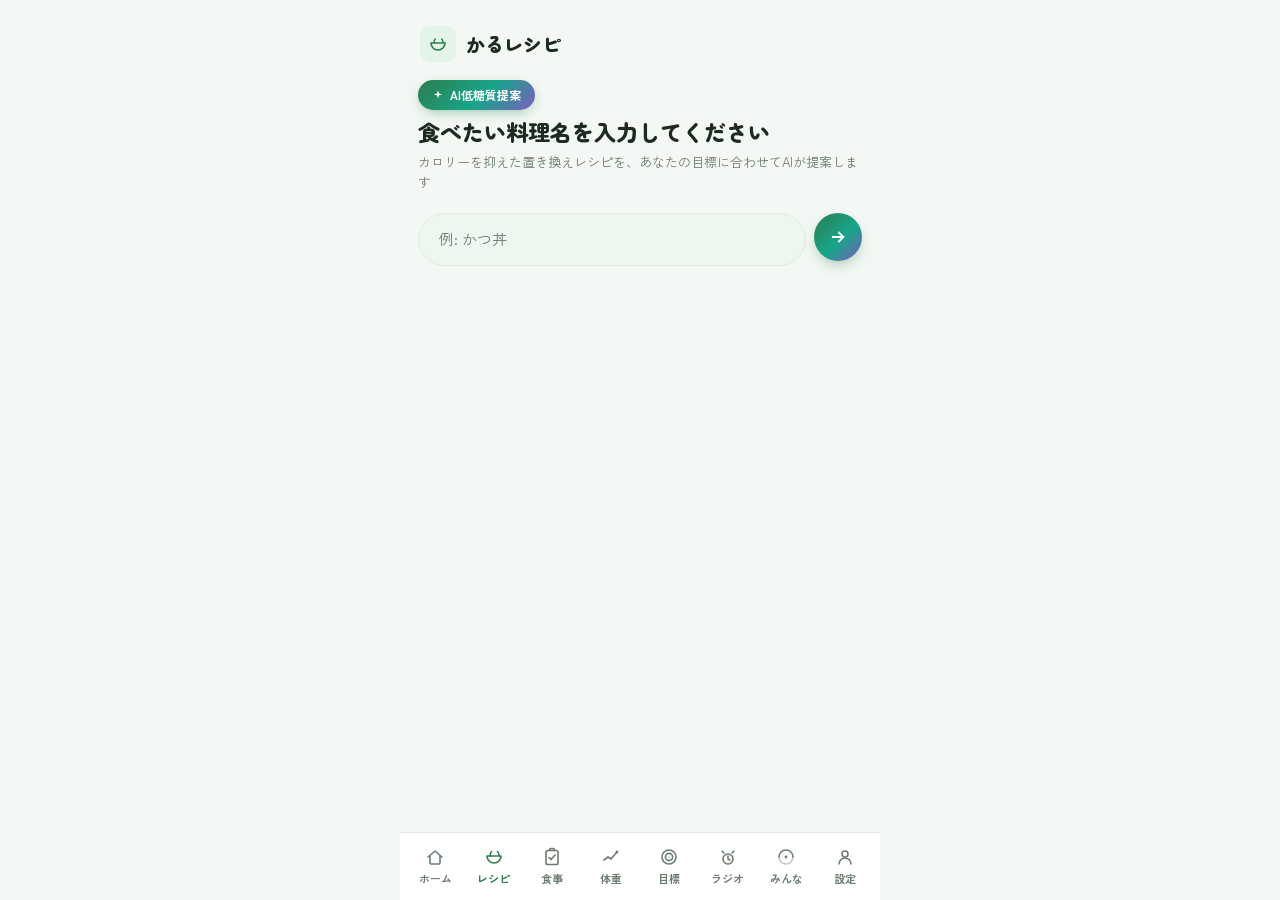
==== static/index.html @ 531327b0 "深夜ラジオ機能の改善とUI刷新、不要ファイルの削除" ====
<!DOCTYPE html>
<html lang="ja">
<head>
<meta charset="UTF-8">
<title>レシピ提案 - 置き換えダイエット</title>
<link rel="preconnect" href="https://fonts.googleapis.com">
<link rel="stylesheet" href="https://fonts.googleapis.com/css2?family=Zen+Maru+Gothic:wght@500;700;900&family=Zen+Kaku+Gothic+New:wght@400;500;700&display=swap">
<link href="https://cdn.jsdelivr.net/npm/bootstrap@5.3.3/dist/css/bootstrap.min.css" rel="stylesheet">
<link rel="stylesheet" href="style.css">
<style>
  .search-row{display:flex;gap:8px;margin-bottom:18px;}
  .search-row .input{padding-left:20px;}
  .search-btn{width:48px;height:48px;flex:0 0 auto;border-radius:50%;background:var(--ai-gradient);color:#fff;border:none;display:flex;align-items:center;justify-content:center;cursor:pointer;box-shadow:0 6px 16px -6px rgba(46,125,79,0.6);}
  .swap-row{display:flex;align-items:center;gap:10px;margin-bottom:6px;}
  .swap-arrow{color:var(--primary);flex:0 0 auto;}
  .from-dish{font-size:13px;color:var(--ink-dim);}
  .from-kcal{color:var(--warn);font-weight:700;}
  .to-name{font-family:'Zen Maru Gothic',sans-serif;font-weight:800;font-size:19px;color:var(--primary-dark);}
  .to-kcal{font-family:'Zen Maru Gothic',sans-serif;font-weight:800;color:var(--primary);}
  .ingredient-list li{margin-bottom:4px;}
</style>
</head>
<body>
<div class="wrap">
  <div class="appbar">
    <div class="appbar-icon">
      <svg viewBox="0 0 20 20" width="20" height="20" fill="none" stroke="currentColor" stroke-width="1.6"><path d="M3 9h14a7 7 0 0 1-14 0Z"/><path d="M6 9c0-2 .5-3.5 1.5-4.5M13.5 4.5C14.5 5.5 15 7 15 9"/></svg>
    </div>
    <div class="appbar-title">かるレシピ</div>
  </div>

  <div class="ai-badge mb-2">
    <svg class="sparkle" width="12" height="12" viewBox="0 0 20 20" fill="currentColor"><path d="M10 2l1.6 5.4L17 9l-5.4 1.6L10 16l-1.6-5.4L3 9l5.4-1.6Z"/></svg>
    AI低糖質提案
  </div>
  <h1>食べたい料理名を入力してください</h1>
  <p class="sub">カロリーを抑えた置き換えレシピを、あなたの目標に合わせてAIが提案します</p>

  <div class="search-row">
    <input class="input" id="dish-input" type="text" placeholder="例: かつ丼">
    <button class="search-btn" id="submit-btn" aria-label="提案してもらう">
      <svg viewBox="0 0 20 20" width="18" height="18" fill="none" stroke="currentColor" stroke-width="2" stroke-linecap="round"><path d="M4 10h12M11 5l5 5-5 5"/></svg>
    </button>
  </div>

  <div id="result"></div>
</div>

<div class="navbar" id="nav"></div>

<script src="nav.js"></script>
<script>
renderNav("recipe");

const input = document.getElementById("dish-input");
const button = document.getElementById("submit-btn");
const result = document.getElementById("result");

function el(tag, props = {}, children = []) {
  const node = document.createElement(tag);
  Object.entries(props).forEach(([k, v]) => {
    if (k === "className") node.className = v;
    else if (k === "text") node.textContent = v;
    else node.setAttribute(k, v);
  });
  children.forEach(c => node.appendChild(c));
  return node;
}

function renderCard(data) {
  result.innerHTML = "";
  const card = el("div", { className: "card" });

  const swapRow = el("div", { className: "swap-row" });
  const fromCol = el("div");
  fromCol.appendChild(el("div", { className: "from-dish", text: data.original_dish }));
  fromCol.appendChild(el("div", { className: "from-kcal", text: `${data.original_calories}kcal` }));
  swapRow.appendChild(fromCol);
  swapRow.appendChild(el("div", { className: "swap-arrow" }, [(() => {
    const svg = document.createElementNS("http://www.w3.org/2000/svg", "svg");
    svg.setAttribute("viewBox", "0 0 20 20"); svg.setAttribute("width", "20"); svg.setAttribute("height", "20");
    svg.setAttribute("fill", "none"); svg.setAttribute("stroke", "currentColor"); svg.setAttribute("stroke-width", "2"); svg.setAttribute("stroke-linecap", "round");
    svg.innerHTML = '<path d="M4 10h12M11 5l5 5-5 5"/>';
    return svg;
  })()]));
  const toCol = el("div");
  toCol.appendChild(el("div", { className: "to-name", text: data.replacement_name }));
  toCol.appendChild(el("div", { className: "to-kcal", text: `${data.replacement_calories}kcal` }));
  swapRow.appendChild(toCol);
  card.appendChild(swapRow);

  card.appendChild(el("h3", { className: "sec", text: "材料" }));
  const ul = el("ul", { className: "ingredient-list" });
  data.ingredients.forEach(i => ul.appendChild(el("li", { text: `${i.name} ${i.amount}` })));
  card.appendChild(ul);

  card.appendChild(el("h3", { className: "sec", text: "作り方" }));
  const ol = el("ol");
  data.steps.forEach(s => ol.appendChild(el("li", { text: s })));
  card.appendChild(ol);

  const statrow = el("div", { className: "statrow" });
  const stat1 = el("div", { className: "stat" });
  stat1.appendChild(el("div", { className: "k", text: "削減カロリー" }));
  stat1.appendChild(el("div", { className: "v", text: `${data.calorie_diff}kcal` }));
  const stat2 = el("div", { className: "stat" });
  stat2.appendChild(el("div", { className: "k", text: "材料費目安" }));
  stat2.appendChild(el("div", { className: "v", text: `${data.estimated_cost_yen}円` }));
  statrow.appendChild(stat1);
  statrow.appendChild(stat2);
  card.appendChild(statrow);

  if (data.is_capped) {
    const note = el("div", { className: "note" });
    note.style.background = "var(--warn-bg)"; note.style.borderColor = "var(--warn)"; note.style.color = "var(--warn)";
    note.textContent = `本来は1日${Math.round(data.target_daily_reduction_kcal_used || 0)}kcal以上の削減が必要なペースですが、健康のため安全な範囲(${data.target_daily_reduction_kcal_used}kcal相当)で提案しています。`;
    card.appendChild(note);
  }

  result.appendChild(card);

  const cta = el("button", { className: "btn ai-glow-btn", text: "この置き換えレシピを保存", style: "width:100%;" });
  cta.addEventListener("click", () => { window.location.href = "/record"; });
  result.appendChild(cta);

  const hint = el("p", { className: "sub", text: "保存すると、食事ログ画面から実際に食べたかどうかを記録できます。" });
  hint.style.textAlign = "center"; hint.style.marginTop = "10px";
  result.appendChild(hint);
}

async function suggest() {
  const dishName = input.value.trim();
  if (!dishName) return;

  result.innerHTML = `<p class="loading">考え中...</p>`;
  button.disabled = true;

  try {
    const url = "/suggest?dish_name=" + encodeURIComponent(dishName);
    const res = await fetch(url);
    if (!res.ok) throw new Error("failed");
    const data = await res.json();
    renderCard(data);
  } catch (e) {
    result.innerHTML = `<p class="error">エラーが発生しました。もう一度試してください。</p>`;
  } finally {
    button.disabled = false;
  }
}

button.addEventListener("click", suggest);
input.addEventListener("keydown", (e) => { if (e.key === "Enter") suggest(); });
</script>
</body>
</html>
---- static/style.css ----
:root{
  --bg: #f3f8f4;
  --surface: #ffffff;
  --surface-2: #eef6f0;
  --border: #dfeadf;
  --ink: #1c2b20;
  --ink-dim: #6c7d70;

  --primary: #2e7d4f;
  --primary-dark: #205c3a;
  --primary-bg: #e3f3e7;

  --recipe: #2e7d4f; --recipe-bg: #e3f3e7;
  --logs: #2e7d4f; --logs-bg: #e3f3e7;
  --goal: #2e7d4f; --goal-bg: #e3f3e7;
  --weight: #2e7d4f; --weight-bg: #e3f3e7;
  --warn: #c1502e; --warn-bg: #fbe7e0;
  --down: #2e7d4f; --up: #c1502e;

  --ai-a: #2e7d4f; --ai-b: #17a589; --ai-c: #7c5cbf;
  --ai-gradient: linear-gradient(135deg, var(--ai-a), var(--ai-b) 55%, var(--ai-c));

  /* Bootstrapの色をアプリの配色に上書きする */
  --bs-primary: #2e7d4f;
  --bs-primary-rgb: 46,125,79;
  --bs-body-font-family: 'Zen Kaku Gothic New', sans-serif;
  --bs-border-radius: 14px;
  --bs-border-radius-lg: 20px;
  --bs-border-radius-pill: 999px;
}

*{box-sizing:border-box;}
body{
  margin:0;background:var(--bg);color:var(--ink);
  font-family:'Zen Kaku Gothic New',sans-serif;
}
a{color:var(--primary);}
.wrap{max-width:480px;margin:0 auto;padding:20px 18px 100px;}

/* 上部ヘッダー(モバイルアプリ風) */
.appbar{display:flex;align-items:center;gap:10px;padding:6px 2px 18px;}
.appbar .appbar-icon{width:36px;height:36px;border-radius:10px;background:var(--primary-bg);color:var(--primary);display:flex;align-items:center;justify-content:center;flex:0 0 auto;}
.appbar .appbar-title{font-family:'Zen Maru Gothic',sans-serif;font-weight:800;font-size:19px;}

/* 下部タブバー */
.navbar{
  position:fixed;left:0;right:0;bottom:0;z-index:10;
  display:flex;justify-content:space-around;align-items:center;
  background:var(--surface);border-top:1px solid var(--border);
  padding:8px 6px calc(8px + env(safe-area-inset-bottom));
  max-width:480px;margin:0 auto;
}
.navitem{display:flex;flex-direction:column;align-items:center;gap:3px;padding:6px 10px;border-radius:12px;font-size:11px;font-weight:600;color:var(--ink-dim);text-decoration:none;flex:1;}
.navitem svg{flex:0 0 auto;}
.navitem.active{color:var(--primary);}
.navitem#logout-link{flex:0 0 auto;color:var(--ink-dim);}

.eyebrow{font-weight:700;font-size:12px;letter-spacing:.08em;color:var(--primary);margin:0 0 6px;}
h1{font-family:'Zen Maru Gothic',sans-serif;font-weight:800;font-size:22px;margin:0 0 8px;}
.sub{color:var(--ink-dim);font-size:13px;margin:0 0 22px;}

.card{background:var(--surface);border:1px solid var(--border);border-radius:20px;padding:22px 22px;margin-bottom:16px;box-shadow:0 2px 10px rgba(46,125,79,0.05);}
.inputrow{display:flex;gap:10px;margin-bottom:20px;flex-wrap:wrap;}
.input{flex:1;min-width:140px;box-sizing:border-box;padding:14px 18px;border:1.5px solid var(--border);border-radius:999px;font-size:15px;font-family:'Zen Kaku Gothic New',sans-serif;background:var(--surface-2);color:var(--ink);}
.btn{border:none;border-radius:14px;padding:15px 22px;font-family:'Zen Maru Gothic',sans-serif;font-weight:700;font-size:14px;cursor:pointer;background:var(--primary);color:#fff;}
.btn-ghost{background:var(--surface-2);color:var(--ink-dim);border:1.5px solid var(--border);}
.btn:disabled{opacity:.5;cursor:default;}

.loading{color:var(--ink-dim);font-size:14px;}
.error{color:var(--warn);font-size:14px;}

h3.sec{font-family:'Zen Maru Gothic',sans-serif;font-size:14px;font-weight:700;margin:22px 0 8px;color:var(--primary-dark);}
ul,ol{margin:0;padding-left:20px;font-size:14px;line-height:1.9;}
.statrow{display:flex;gap:12px;margin-top:22px;flex-wrap:wrap;}
.stat{flex:1;min-width:150px;border-radius:14px;padding:14px 16px;background:var(--surface-2);}
.stat .k{font-size:12px;color:var(--ink-dim);margin-bottom:2px;}
.stat .v{font-family:'Zen Maru Gothic',sans-serif;font-weight:800;font-size:20px;color:var(--primary-dark);}
.note{margin-top:20px;border-radius:14px;padding:12px 16px;font-size:13px;border:1px solid;}

/* AI演出: グラデーション・光る演出・キラキラアイコン */
.ai-badge{
  display:inline-flex;align-items:center;gap:6px;
  background:var(--ai-gradient);color:#fff;font-weight:700;font-size:12px;
  padding:6px 14px;border-radius:999px;
  box-shadow:0 4px 14px -4px rgba(46,125,79,0.55);
}
.ai-badge svg{flex:0 0 auto;}
.ai-glow-btn{
  background:var(--ai-gradient)!important;border:none!important;color:#fff!important;
  box-shadow:0 6px 20px -6px rgba(46,125,79,0.6);
  position:relative;overflow:hidden;
}
.ai-glow-btn:hover{filter:brightness(1.05);}
.ai-card{
  position:relative;border:1px solid transparent;
  background:
    linear-gradient(var(--surface), var(--surface)) padding-box,
    var(--ai-gradient) border-box;
}
.ai-title{
  background:var(--ai-gradient);
  -webkit-background-clip:text;background-clip:text;color:transparent;
}
.sparkle{display:inline-block;animation:sparkle-pulse 1.8s ease-in-out infinite;}
@keyframes sparkle-pulse{0%,100%{opacity:0.55;transform:scale(0.9);}50%{opacity:1;transform:scale(1.1);}}
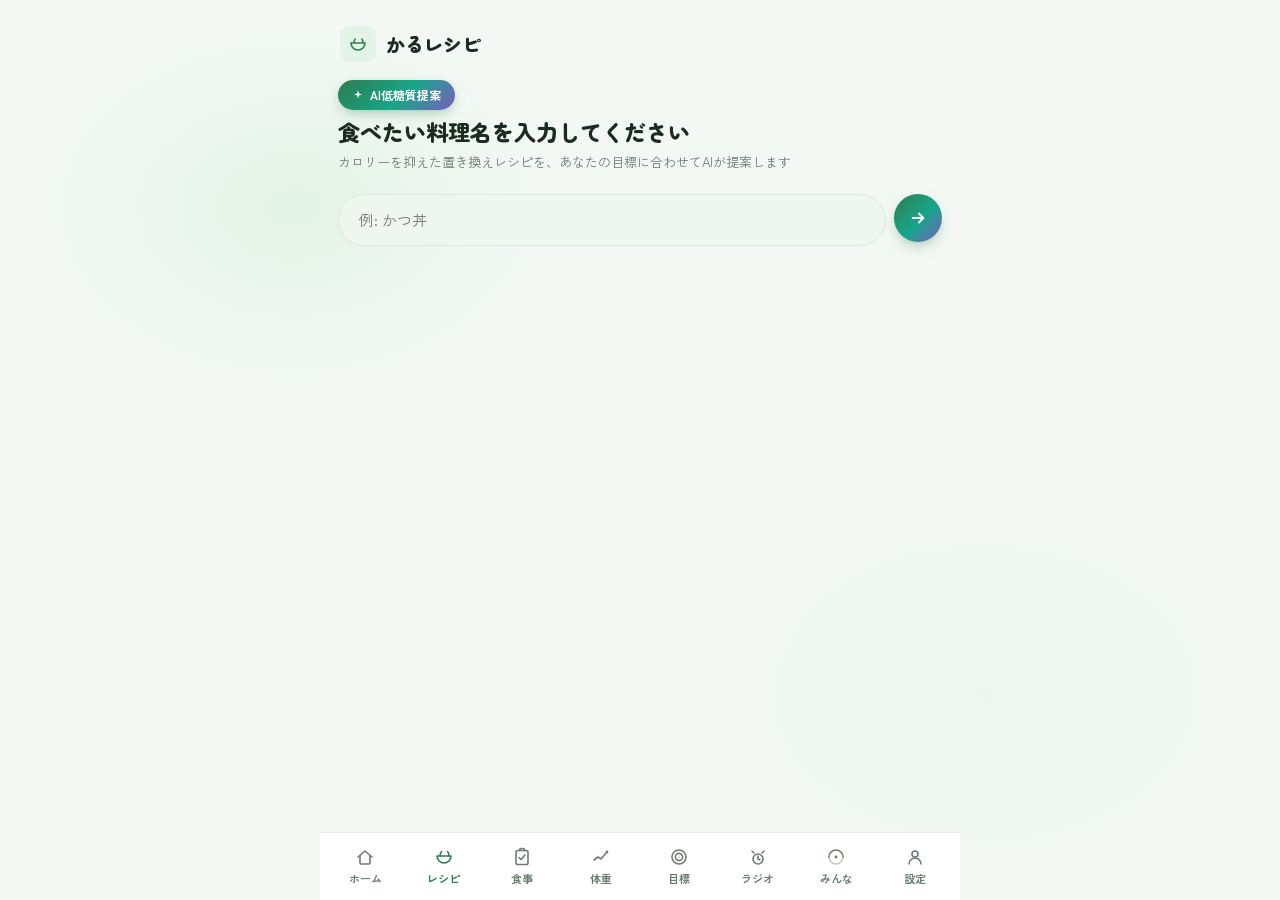
==== commit 734629cf: "全画面にviewportメタタグを追加(スマホで縮小表示される問題を修正)、PC画面向けに余白の見た目を調整" ====
--- a/static/index.html
+++ b/static/index.html
@@ -2,6 +2,7 @@
 <html lang="ja">
 <head>
 <meta charset="UTF-8">
+<meta name="viewport" content="width=device-width, initial-scale=1">
 <title>レシピ提案 - 置き換えダイエット</title>
 <link rel="preconnect" href="https://fonts.googleapis.com">
 <link rel="stylesheet" href="https://fonts.googleapis.com/css2?family=Zen+Maru+Gothic:wght@500;700;900&family=Zen+Kaku+Gothic+New:wght@400;500;700&display=swap">
--- a/static/style.css
+++ b/static/style.css
@@ -103,3 +103,19 @@
 }
 .sparkle{display:inline-block;animation:sparkle-pulse 1.8s ease-in-out infinite;}
 @keyframes sparkle-pulse{0%,100%{opacity:0.55;transform:scale(0.9);}50%{opacity:1;transform:scale(1.1);}}
+
+/* 画面が広い(PCなど)ときだけ、中身を少し広げて左右の余白の印象を和らげる。
+   スマホ幅(768px未満)にはこのブロックは一切適用されないため、見た目は変わらない。
+   ファイルの一番最後に置くことで、同じ強さの他のルール(.wrap・.navbarのmax-width指定)を
+   確実に上書きできるようにしている(CSSは同じ詳細度なら後に書かれた方が勝つため)。 */
+@media (min-width: 768px){
+  body{
+    background:
+      radial-gradient(closest-side, var(--primary-bg), transparent 70%) -10% -10%/55% 55% no-repeat,
+      radial-gradient(closest-side, var(--surface-2), transparent 70%) 110% 110%/55% 55% no-repeat,
+      var(--bg);
+    background-attachment:fixed;
+  }
+  .wrap{max-width:640px;}
+  .navbar{max-width:640px;}
+}
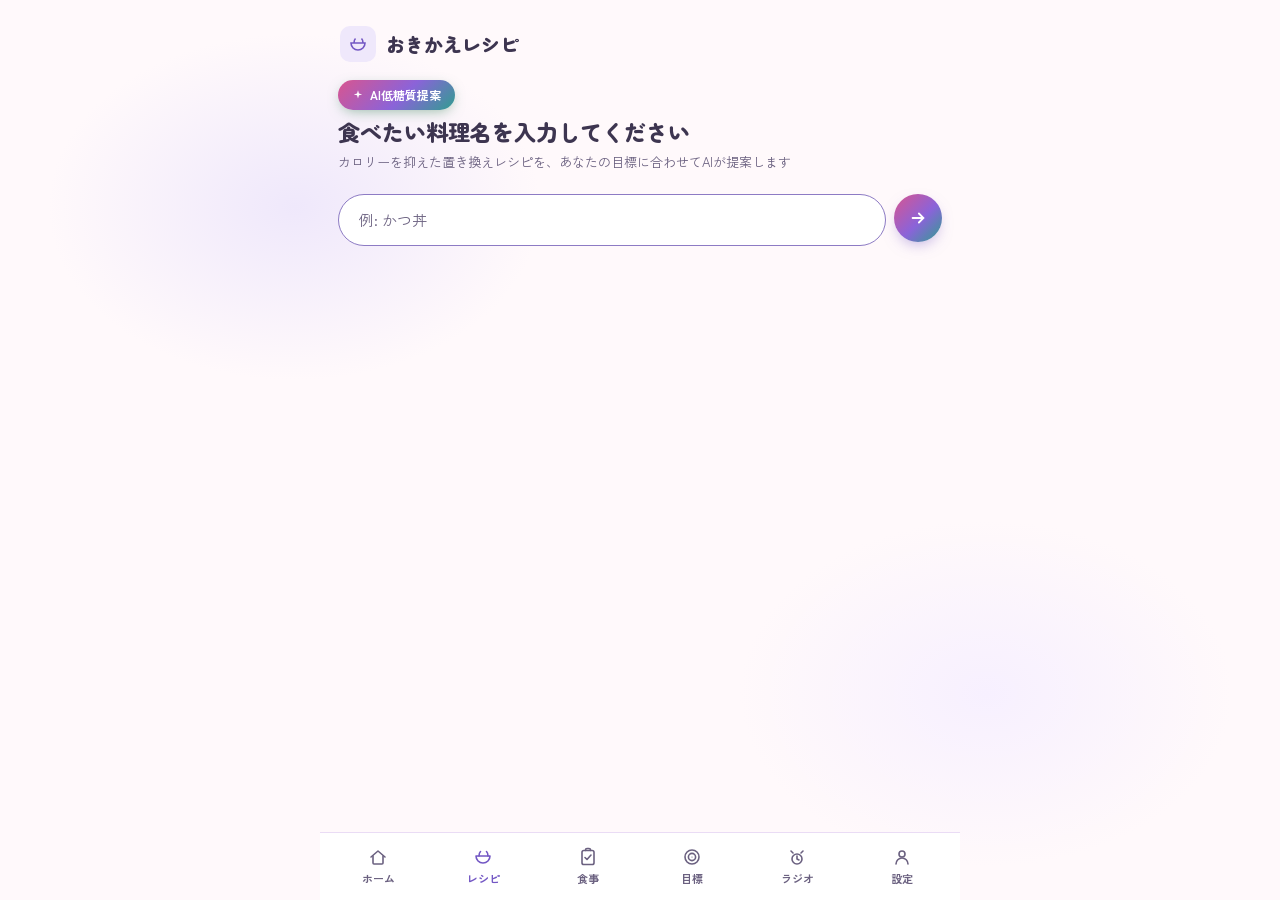
==== commit 93191604: "配色をパステルに変更し、ボタン・入力欄の見やすさを改善 - style.cssの配色をパステル(ラベンダー・ピンク・ミント)に変更 - 文字・ボタンのコントラストを見直し(説明文・警告色・グラデーショ" ====
--- a/static/index.html
+++ b/static/index.html
@@ -11,7 +11,7 @@
 <style>
   .search-row{display:flex;gap:8px;margin-bottom:18px;}
   .search-row .input{padding-left:20px;}
-  .search-btn{width:48px;height:48px;flex:0 0 auto;border-radius:50%;background:var(--ai-gradient);color:#fff;border:none;display:flex;align-items:center;justify-content:center;cursor:pointer;box-shadow:0 6px 16px -6px rgba(46,125,79,0.6);}
+  .search-btn{width:48px;height:48px;flex:0 0 auto;border-radius:50%;background:var(--ai-gradient);color:#fff;border:none;display:flex;align-items:center;justify-content:center;cursor:pointer;box-shadow:0 6px 16px -6px rgba(115,87,196,0.6);}
   .swap-row{display:flex;align-items:center;gap:10px;margin-bottom:6px;}
   .swap-arrow{color:var(--primary);flex:0 0 auto;}
   .from-dish{font-size:13px;color:var(--ink-dim);}
@@ -27,7 +27,7 @@
     <div class="appbar-icon">
       <svg viewBox="0 0 20 20" width="20" height="20" fill="none" stroke="currentColor" stroke-width="1.6"><path d="M3 9h14a7 7 0 0 1-14 0Z"/><path d="M6 9c0-2 .5-3.5 1.5-4.5M13.5 4.5C14.5 5.5 15 7 15 9"/></svg>
     </div>
-    <div class="appbar-title">かるレシピ</div>
+    <div class="appbar-title">おきかえレシピ</div>
   </div>
 
   <div class="ai-badge mb-2">
--- a/static/style.css
+++ b/static/style.css
@@ -1,32 +1,32 @@
 :root{
-  --bg: #f3f8f4;
-  --surface: #ffffff;
-  --surface-2: #eef6f0;
-  --border: #dfeadf;
-  --ink: #1c2b20;
-  --ink-dim: #6c7d70;
+  --bg:#fff9fb;
+  --surface:#ffffff;
+  --surface-2:#f7f0ff;
+  --border:#eadcf5;
+  --ink:#3d3550;
+  --ink-dim:#6b6180;
 
-  --primary: #2e7d4f;
-  --primary-dark: #205c3a;
-  --primary-bg: #e3f3e7;
+  --primary:#7357c4;
+  --primary-dark:#5f47a8;
+  --primary-bg:#efe8fb;
 
-  --recipe: #2e7d4f; --recipe-bg: #e3f3e7;
-  --logs: #2e7d4f; --logs-bg: #e3f3e7;
-  --goal: #2e7d4f; --goal-bg: #e3f3e7;
-  --weight: #2e7d4f; --weight-bg: #e3f3e7;
-  --warn: #c1502e; --warn-bg: #fbe7e0;
-  --down: #2e7d4f; --up: #c1502e;
+  --recipe: var(--primary); --recipe-bg: var(--primary-bg);
+  --logs: var(--primary); --logs-bg: var(--primary-bg);
+  --goal: var(--primary); --goal-bg: var(--primary-bg);
+  --weight: var(--primary); --weight-bg: var(--primary-bg);
+  --warn:#c8385a; --warn-bg:#ffe8ee;
+  --down:#1f7f72; --up:#c8385a;
 
-  --ai-a: #2e7d4f; --ai-b: #17a589; --ai-c: #7c5cbf;
+  --ai-a:#d9558f; --ai-b:#8b63d9; --ai-c:#2f9e8f;
   --ai-gradient: linear-gradient(135deg, var(--ai-a), var(--ai-b) 55%, var(--ai-c));
 
   /* Bootstrapの色をアプリの配色に上書きする */
-  --bs-primary: #2e7d4f;
-  --bs-primary-rgb: 46,125,79;
-  --bs-body-font-family: 'Zen Kaku Gothic New', sans-serif;
-  --bs-border-radius: 14px;
-  --bs-border-radius-lg: 20px;
-  --bs-border-radius-pill: 999px;
+  --bs-primary:#7357c4;
+  --bs-primary-rgb:115,87,196;
+  --bs-body-font-family:'Zen Kaku Gothic New', sans-serif;
+  --bs-border-radius:14px;
+  --bs-border-radius-lg:20px;
+  --bs-border-radius-pill:999px;
 }
 
 *{box-sizing:border-box;}
@@ -104,6 +104,23 @@
 .sparkle{display:inline-block;animation:sparkle-pulse 1.8s ease-in-out infinite;}
 @keyframes sparkle-pulse{0%,100%{opacity:0.55;transform:scale(0.9);}50%{opacity:1;transform:scale(1.1);}}
 
+/* 入力欄: 背景・枠線・サンプル文字を、見えにくい人にも読めるコントラストにする。
+   input.form-control とタグ付きにしているのは、login/signupのページ内<style>の
+   .form-controlより詳細度を上げて、そちらに上書きされないようにするため。 */
+.input, input.form-control{
+  background:#ffffff;
+  border:1.5px solid #8d7bc4;
+}
+.input::placeholder, input.form-control::placeholder{
+  color:#6b6180;
+  opacity:1;
+}
+.input:focus, input.form-control:focus{
+  outline:none;
+  border-color:var(--primary);
+  box-shadow:0 0 0 0.2rem rgba(115,87,196,0.25);
+}
+
 /* 画面が広い(PCなど)ときだけ、中身を少し広げて左右の余白の印象を和らげる。
    スマホ幅(768px未満)にはこのブロックは一切適用されないため、見た目は変わらない。
    ファイルの一番最後に置くことで、同じ強さの他のルール(.wrap・.navbarのmax-width指定)を
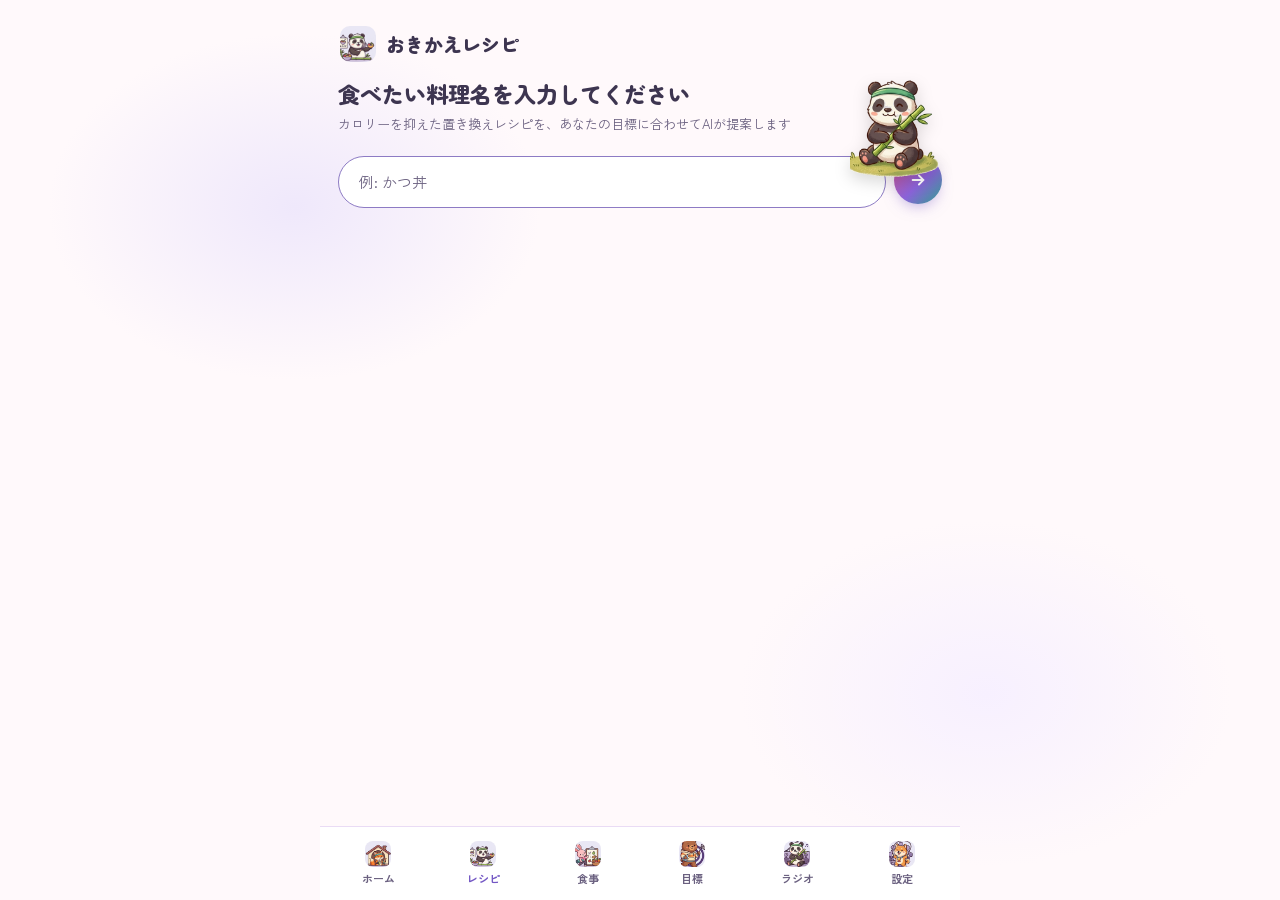
==== commit cb397334: "アプリ全体に動物キャラクター・アイコン・背景デザインを追加" ====
--- a/static/index.html
+++ b/static/index.html
@@ -8,6 +8,8 @@
 <link rel="stylesheet" href="https://fonts.googleapis.com/css2?family=Zen+Maru+Gothic:wght@500;700;900&family=Zen+Kaku+Gothic+New:wght@400;500;700&display=swap">
 <link href="https://cdn.jsdelivr.net/npm/bootstrap@5.3.3/dist/css/bootstrap.min.css" rel="stylesheet">
 <link rel="stylesheet" href="style.css">
+<link rel="icon" type="image/png" href="images/app-icon.png">
+<link rel="apple-touch-icon" href="images/app-icon.png">
 <style>
   .search-row{display:flex;gap:8px;margin-bottom:18px;}
   .search-row .input{padding-left:20px;}
@@ -19,23 +21,40 @@
   .to-name{font-family:'Zen Maru Gothic',sans-serif;font-weight:800;font-size:19px;color:var(--primary-dark);}
   .to-kcal{font-family:'Zen Maru Gothic',sans-serif;font-weight:800;color:var(--primary);}
   .ingredient-list li{margin-bottom:4px;}
+
+  .header-area{position:relative;padding-right:98px;}
+  .mascot-fox{
+    position:absolute;right:0;top:-4px;width:92px;height:auto;
+    animation:mascot-float 3.2s ease-in-out infinite;
+    filter:drop-shadow(0 6px 8px rgba(0,0,0,0.15));
+  }
+  @keyframes mascot-float{
+    0%,100%{transform:translateY(0) rotate(-2deg);}
+    50%{transform:translateY(-10px) rotate(2deg);}
+  }
+
+  .loading-dance{display:flex;flex-direction:column;align-items:center;gap:10px;padding:24px 0;}
+  .loading-dance img{width:120px;height:auto;animation:koala-dance 0.9s ease-in-out infinite;}
+  @keyframes koala-dance{
+    0%,100%{transform:translateY(0) rotate(-8deg);}
+    50%{transform:translateY(-14px) rotate(8deg);}
+  }
 </style>
 </head>
 <body>
 <div class="wrap">
   <div class="appbar">
-    <div class="appbar-icon">
-      <svg viewBox="0 0 20 20" width="20" height="20" fill="none" stroke="currentColor" stroke-width="1.6"><path d="M3 9h14a7 7 0 0 1-14 0Z"/><path d="M6 9c0-2 .5-3.5 1.5-4.5M13.5 4.5C14.5 5.5 15 7 15 9"/></svg>
+    <div class="appbar-icon" style="padding:0;overflow:hidden;">
+      <img src="images/nav/recipe.png" alt="パンダのアイコン" style="width:100%;height:100%;object-fit:cover;">
     </div>
     <div class="appbar-title">おきかえレシピ</div>
   </div>
 
-  <div class="ai-badge mb-2">
-    <svg class="sparkle" width="12" height="12" viewBox="0 0 20 20" fill="currentColor"><path d="M10 2l1.6 5.4L17 9l-5.4 1.6L10 16l-1.6-5.4L3 9l5.4-1.6Z"/></svg>
-    AI低糖質提案
+  <div class="header-area">
+    <img class="mascot-fox" src="images/panda.png" alt="パンダのパンダ">
+    <h1>食べたい料理名を入力してください</h1>
+    <p class="sub">カロリーを抑えた置き換えレシピを、あなたの目標に合わせてAIが提案します</p>
   </div>
-  <h1>食べたい料理名を入力してください</h1>
-  <p class="sub">カロリーを抑えた置き換えレシピを、あなたの目標に合わせてAIが提案します</p>
 
   <div class="search-row">
     <input class="input" id="dish-input" type="text" placeholder="例: かつ丼">
@@ -100,6 +119,7 @@
   data.steps.forEach(s => ol.appendChild(el("li", { text: s })));
   card.appendChild(ol);
 
+  const statwrap = el("div", { style: "position:relative;padding-right:56px;" });
   const statrow = el("div", { className: "statrow" });
   const stat1 = el("div", { className: "stat" });
   stat1.appendChild(el("div", { className: "k", text: "削減カロリー" }));
@@ -109,7 +129,12 @@
   stat2.appendChild(el("div", { className: "v", text: `${data.estimated_cost_yen}円` }));
   statrow.appendChild(stat1);
   statrow.appendChild(stat2);
-  card.appendChild(statrow);
+  statwrap.appendChild(statrow);
+  statwrap.appendChild(el("img", {
+    src: "images/giraffe.png", alt: "キリンのアイコン",
+    style: "position:absolute;right:0;top:8px;width:48px;height:auto;",
+  }));
+  card.appendChild(statwrap);
 
   if (data.is_capped) {
     const note = el("div", { className: "note" });
@@ -133,7 +158,12 @@
   const dishName = input.value.trim();
   if (!dishName) return;
 
-  result.innerHTML = `<p class="loading">考え中...</p>`;
+  result.innerHTML = `
+    <div class="loading-dance">
+      <img src="images/koala.png" alt="考え中">
+      <p class="loading" style="margin:0;">考え中...</p>
+    </div>
+  `;
   button.disabled = true;
 
   try {
--- a/static/style.css
+++ b/static/style.css
@@ -31,8 +31,12 @@
 
 *{box-sizing:border-box;}
 body{
-  margin:0;background:var(--bg);color:var(--ink);
+  margin:0;color:var(--ink);
   font-family:'Zen Kaku Gothic New',sans-serif;
+  background-color:var(--bg);
+  background-image:linear-gradient(rgba(243,248,244,0.85), rgba(243,248,244,0.85)), url("images/bg-pattern.jpg");
+  background-repeat:repeat;
+  background-size:auto, 320px 320px;
 }
 a{color:var(--primary);}
 .wrap{max-width:480px;margin:0 auto;padding:20px 18px 100px;}
@@ -59,7 +63,7 @@
 h1{font-family:'Zen Maru Gothic',sans-serif;font-weight:800;font-size:22px;margin:0 0 8px;}
 .sub{color:var(--ink-dim);font-size:13px;margin:0 0 22px;}
 
-.card{background:var(--surface);border:1px solid var(--border);border-radius:20px;padding:22px 22px;margin-bottom:16px;box-shadow:0 2px 10px rgba(46,125,79,0.05);}
+.card{background:var(--surface);border:1px solid var(--border);border-radius:20px;padding:22px 22px;margin-bottom:16px;box-shadow:0 2px 10px rgba(115,87,196,0.05);}
 .inputrow{display:flex;gap:10px;margin-bottom:20px;flex-wrap:wrap;}
 .input{flex:1;min-width:140px;box-sizing:border-box;padding:14px 18px;border:1.5px solid var(--border);border-radius:999px;font-size:15px;font-family:'Zen Kaku Gothic New',sans-serif;background:var(--surface-2);color:var(--ink);}
 .btn{border:none;border-radius:14px;padding:15px 22px;font-family:'Zen Maru Gothic',sans-serif;font-weight:700;font-size:14px;cursor:pointer;background:var(--primary);color:#fff;}
@@ -82,12 +86,12 @@
   display:inline-flex;align-items:center;gap:6px;
   background:var(--ai-gradient);color:#fff;font-weight:700;font-size:12px;
   padding:6px 14px;border-radius:999px;
-  box-shadow:0 4px 14px -4px rgba(46,125,79,0.55);
+  box-shadow:0 4px 14px -4px rgba(115,87,196,0.55);
 }
 .ai-badge svg{flex:0 0 auto;}
 .ai-glow-btn{
   background:var(--ai-gradient)!important;border:none!important;color:#fff!important;
-  box-shadow:0 6px 20px -6px rgba(46,125,79,0.6);
+  box-shadow:0 6px 20px -6px rgba(115,87,196,0.6);
   position:relative;overflow:hidden;
 }
 .ai-glow-btn:hover{filter:brightness(1.05);}
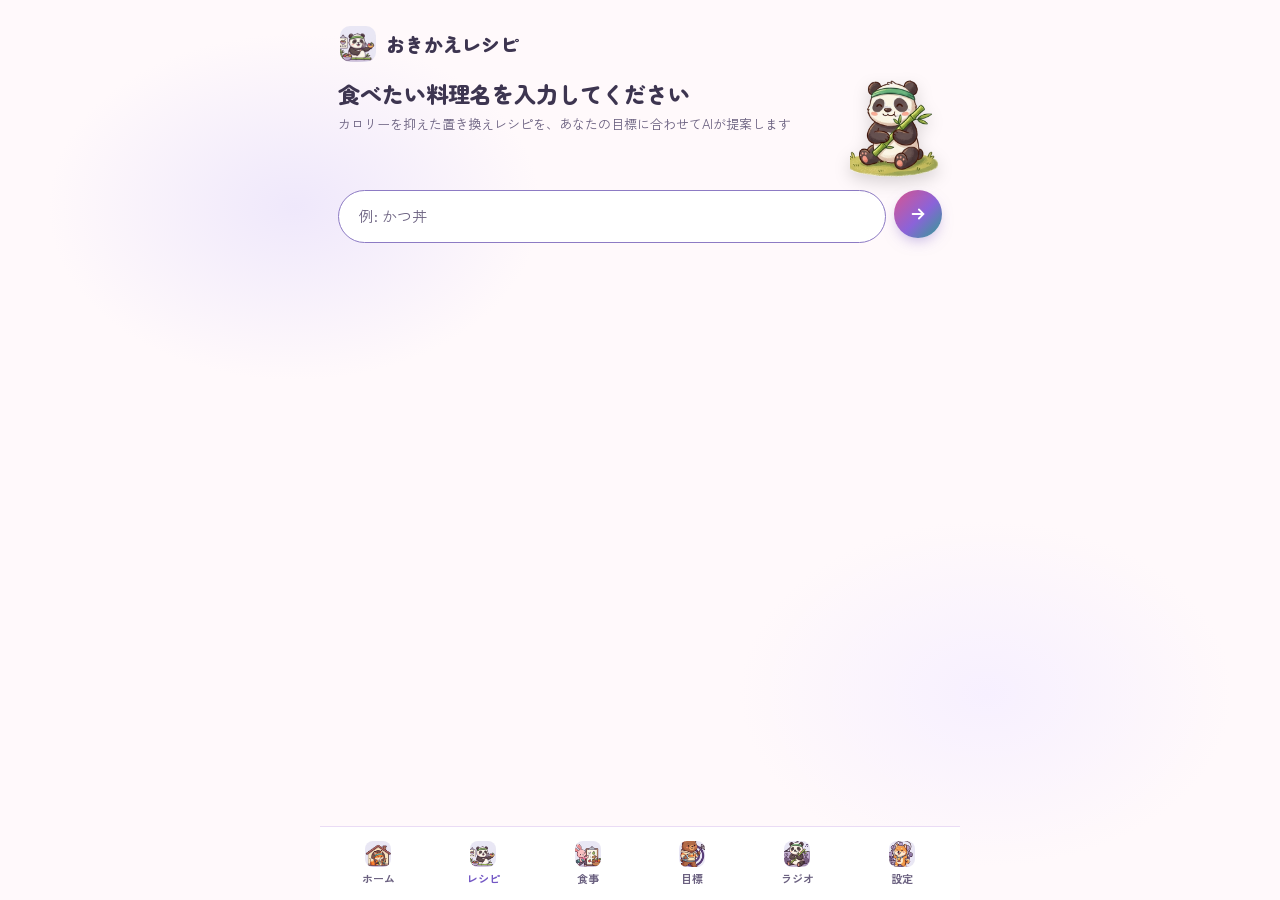
==== commit 7997ed6e: "マスコットのサイズ・重なりを調整(PC幅での表示崩れを修正)" ====
--- a/static/index.html
+++ b/static/index.html
@@ -22,7 +22,7 @@
   .to-kcal{font-family:'Zen Maru Gothic',sans-serif;font-weight:800;color:var(--primary);}
   .ingredient-list li{margin-bottom:4px;}
 
-  .header-area{position:relative;padding-right:98px;}
+  .header-area{position:relative;padding-right:98px;min-height:110px;}
   .mascot-fox{
     position:absolute;right:0;top:-4px;width:92px;height:auto;
     animation:mascot-float 3.2s ease-in-out infinite;
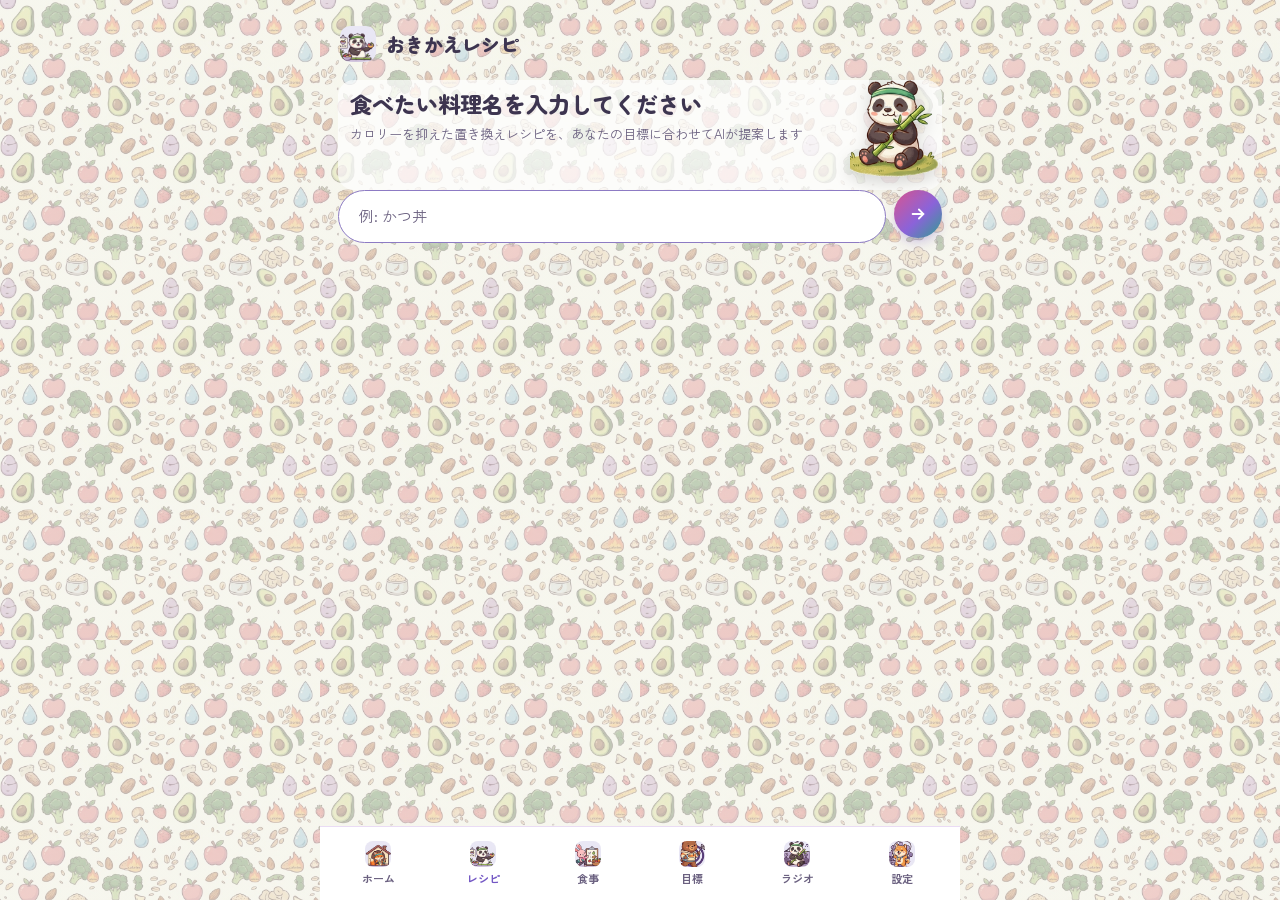
==== commit d04454a7: "見出しの読みやすさ改善、レーティング増減表示、過去の提案履歴、ニックネーム連携、クイズの演出強化、ランキングメダルを追加" ====
--- a/static/index.html
+++ b/static/index.html
@@ -22,7 +22,8 @@
   .to-kcal{font-family:'Zen Maru Gothic',sans-serif;font-weight:800;color:var(--primary);}
   .ingredient-list li{margin-bottom:4px;}
 
-  .header-area{position:relative;padding-right:98px;min-height:110px;}
+  .header-area{position:relative;padding-right:98px;min-height:110px;background:rgba(255,255,255,0.7);border-radius:16px;padding-top:10px;padding-bottom:10px;}
+  .header-area h1, .header-area p{padding-left:12px;}
   .mascot-fox{
     position:absolute;right:0;top:-4px;width:92px;height:auto;
     animation:mascot-float 3.2s ease-in-out infinite;
@@ -64,6 +65,8 @@
   </div>
 
   <div id="result"></div>
+
+  <div id="history-area"></div>
 </div>
 
 <div class="navbar" id="nav"></div>
@@ -172,6 +175,7 @@
     if (!res.ok) throw new Error("failed");
     const data = await res.json();
     renderCard(data);
+    loadHistory();
   } catch (e) {
     result.innerHTML = `<p class="error">エラーが発生しました。もう一度試してください。</p>`;
   } finally {
@@ -179,8 +183,56 @@
   }
 }
 
+function formatDate(iso) {
+  const d = new Date(iso);
+  return `${d.getMonth() + 1}/${d.getDate()}`;
+}
+
+async function loadHistory() {
+  const historyArea = document.getElementById("history-area");
+  try {
+    const res = await fetch("/suggestions/history");
+    if (!res.ok) return;
+    const items = await res.json();
+    if (items.length === 0) {
+      historyArea.innerHTML = "";
+      return;
+    }
+
+    const card = el("div", { className: "card" });
+    card.appendChild(el("h3", { className: "sec", text: "過去の提案", style: "margin-top:0;" }));
+
+    items.forEach((item) => {
+      const details = document.createElement("details");
+      details.style.marginBottom = "10px";
+      const summary = document.createElement("summary");
+      summary.style.cursor = "pointer";
+      summary.style.fontWeight = "700";
+      summary.textContent = `${item.dish_name}(${formatDate(item.created_at)})`;
+      details.appendChild(summary);
+
+      const ul = el("ul", { className: "ingredient-list", style: "margin-top:8px;" });
+      item.ingredients.forEach((i) => ul.appendChild(el("li", { text: `${i.name} ${i.amount}` })));
+      details.appendChild(ul);
+
+      const ol = document.createElement("ol");
+      item.steps.forEach((s) => ol.appendChild(el("li", { text: s })));
+      details.appendChild(ol);
+
+      card.appendChild(details);
+    });
+
+    historyArea.innerHTML = "";
+    historyArea.appendChild(card);
+  } catch (e) {
+    // 履歴が取れなくても検索自体は使えるようにする(致命的エラーにしない)
+  }
+}
+
 button.addEventListener("click", suggest);
 input.addEventListener("keydown", (e) => { if (e.key === "Enter") suggest(); });
+
+loadHistory();
 </script>
 </body>
 </html>
--- a/static/style.css
+++ b/static/style.css
@@ -34,7 +34,7 @@
   margin:0;color:var(--ink);
   font-family:'Zen Kaku Gothic New',sans-serif;
   background-color:var(--bg);
-  background-image:linear-gradient(rgba(243,248,244,0.85), rgba(243,248,244,0.85)), url("images/bg-pattern.jpg");
+  background-image:linear-gradient(rgba(243,248,244,0.55), rgba(243,248,244,0.55)), url("images/bg-pattern.jpg");
   background-repeat:repeat;
   background-size:auto, 320px 320px;
 }
@@ -132,8 +132,8 @@
 @media (min-width: 768px){
   body{
     background:
-      radial-gradient(closest-side, var(--primary-bg), transparent 70%) -10% -10%/55% 55% no-repeat,
-      radial-gradient(closest-side, var(--surface-2), transparent 70%) 110% 110%/55% 55% no-repeat,
+      linear-gradient(rgba(243,248,244,0.55), rgba(243,248,244,0.55)) 0 0/auto repeat,
+      url("images/bg-pattern.jpg") 0 0/320px 320px repeat,
       var(--bg);
     background-attachment:fixed;
   }
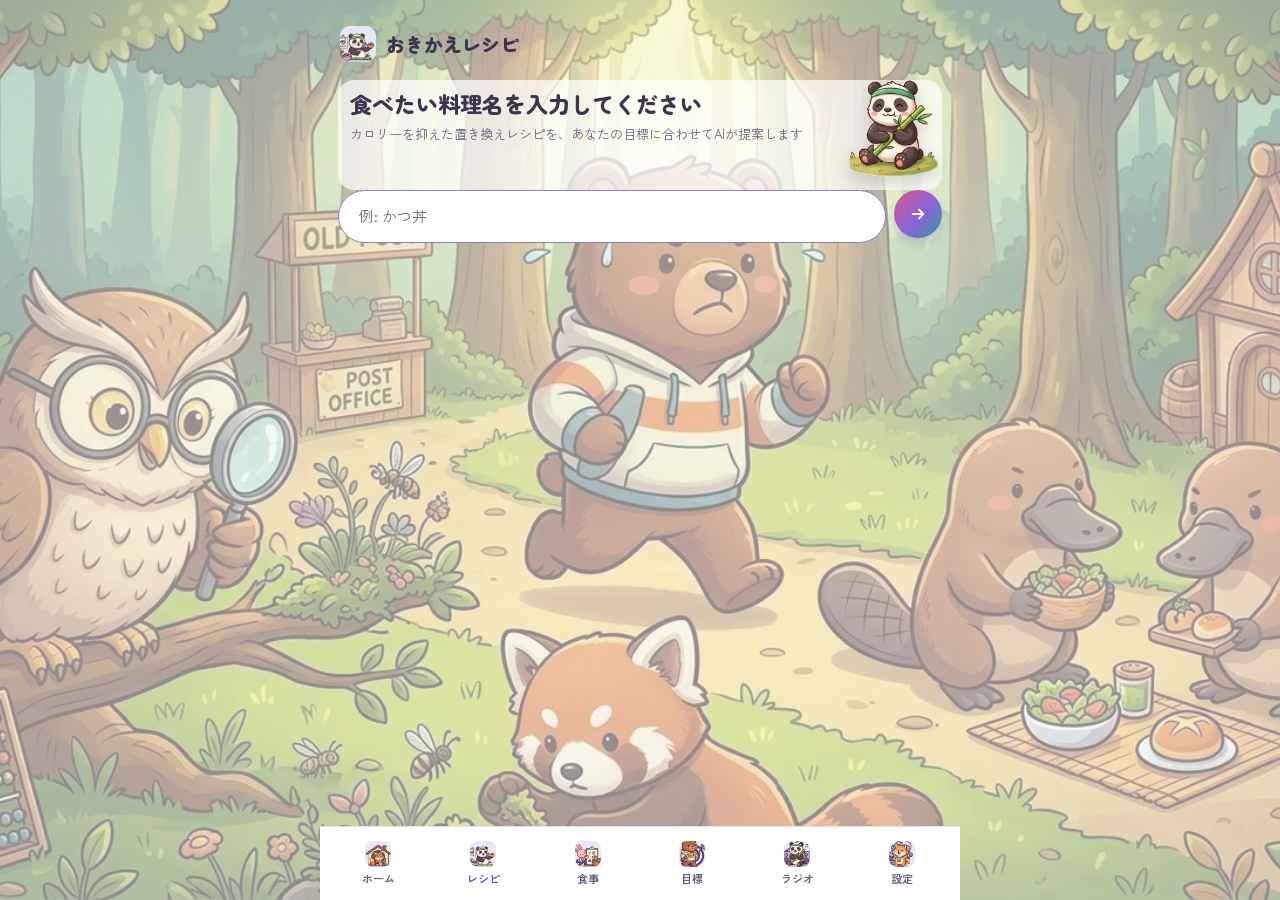
==== commit e37c25c6: "画面ごとに背景イラスト・ホーム動画を追加し、カードの背景を半透明にして見えるようにする Co-Authored-By: Claude Sonnet 5 <noreply@anthropic.com>" ====
--- a/static/index.html
+++ b/static/index.html
@@ -11,6 +11,14 @@
 <link rel="icon" type="image/png" href="images/app-icon.png">
 <link rel="apple-touch-icon" href="images/app-icon.png">
 <style>
+  /* この画面だけ、背景をイラストに差し替える */
+  body{
+    background-image:linear-gradient(rgba(243,248,244,0.55), rgba(243,248,244,0.55)), url("images/recipe-bg.jpg");
+    background-repeat:no-repeat;
+    background-size:auto, cover;
+    background-position:center, center;
+    background-attachment:fixed, fixed;
+  }
   .search-row{display:flex;gap:8px;margin-bottom:18px;}
   .search-row .input{padding-left:20px;}
   .search-btn{width:48px;height:48px;flex:0 0 auto;border-radius:50%;background:var(--ai-gradient);color:#fff;border:none;display:flex;align-items:center;justify-content:center;cursor:pointer;box-shadow:0 6px 16px -6px rgba(115,87,196,0.6);}
@@ -153,7 +161,7 @@
   result.appendChild(cta);
 
   const hint = el("p", { className: "sub", text: "保存すると、食事ログ画面から実際に食べたかどうかを記録できます。" });
-  hint.style.textAlign = "center"; hint.style.marginTop = "10px";
+  hint.style.cssText = "text-align:center;margin:10px 0 0;padding:8px 12px;background:rgba(255,255,255,0.7);border-radius:12px;";
   result.appendChild(hint);
 }
 
@@ -208,7 +216,8 @@
       const summary = document.createElement("summary");
       summary.style.cursor = "pointer";
       summary.style.fontWeight = "700";
-      summary.textContent = `${item.dish_name}(${formatDate(item.created_at)})`;
+      const arrowText = item.replacement_name ? ` → ${item.replacement_name}` : "";
+      summary.textContent = `${item.dish_name}${arrowText}(${formatDate(item.created_at)})`;
       details.appendChild(summary);
 
       const ul = el("ul", { className: "ingredient-list", style: "margin-top:8px;" });
--- a/static/style.css
+++ b/static/style.css
@@ -63,7 +63,7 @@
 h1{font-family:'Zen Maru Gothic',sans-serif;font-weight:800;font-size:22px;margin:0 0 8px;}
 .sub{color:var(--ink-dim);font-size:13px;margin:0 0 22px;}
 
-.card{background:var(--surface);border:1px solid var(--border);border-radius:20px;padding:22px 22px;margin-bottom:16px;box-shadow:0 2px 10px rgba(115,87,196,0.05);}
+.card{background:rgba(255,255,255,0.85);border:1px solid var(--border);border-radius:20px;padding:22px 22px;margin-bottom:16px;box-shadow:0 2px 10px rgba(115,87,196,0.05);}
 .inputrow{display:flex;gap:10px;margin-bottom:20px;flex-wrap:wrap;}
 .input{flex:1;min-width:140px;box-sizing:border-box;padding:14px 18px;border:1.5px solid var(--border);border-radius:999px;font-size:15px;font-family:'Zen Kaku Gothic New',sans-serif;background:var(--surface-2);color:var(--ink);}
 .btn{border:none;border-radius:14px;padding:15px 22px;font-family:'Zen Maru Gothic',sans-serif;font-weight:700;font-size:14px;cursor:pointer;background:var(--primary);color:#fff;}
